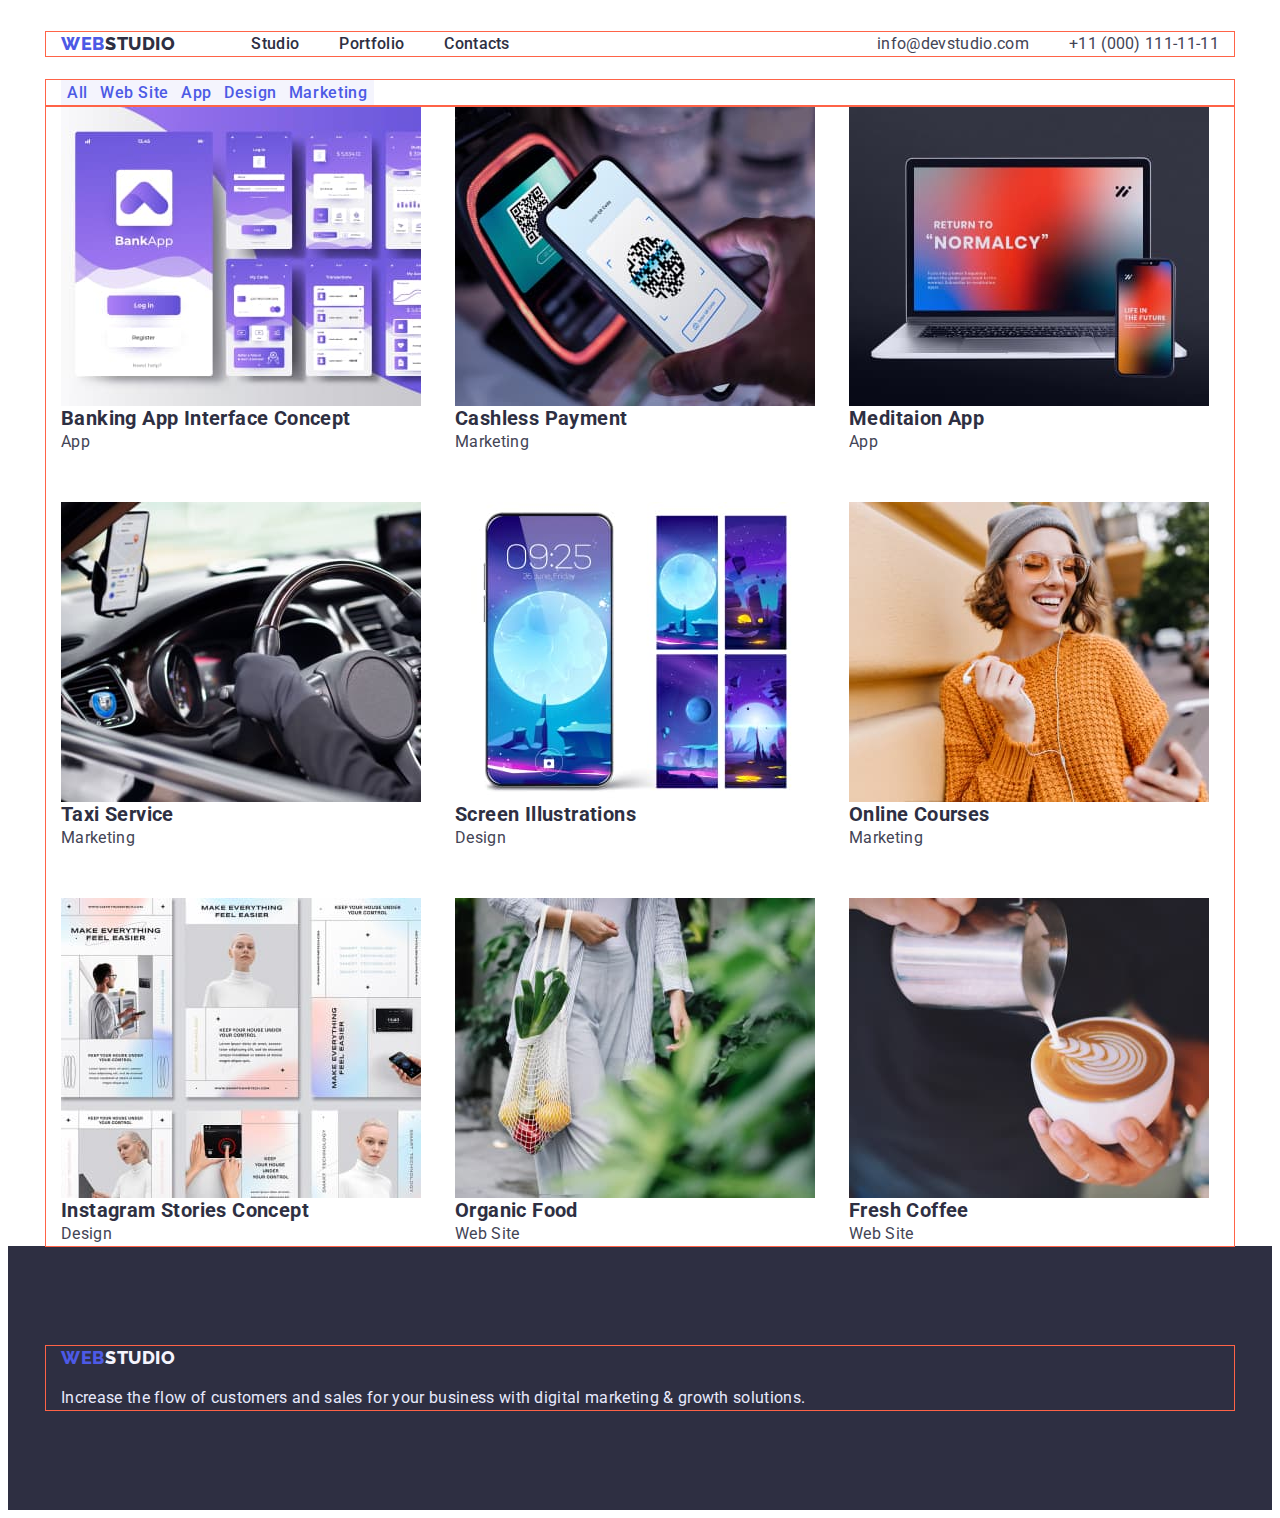
==== portfolio.html @ fa999267 "first css version (no gaps)" ====
<!DOCTYPE html>
<html lang="en">
  <head>
    <meta charset="UTF-8" />
    <meta http-equiv="X-UA-Compatible" content="IE=edge" />
    <meta name="viewport" content="width=device-width, initial-scale=1.0" />
    <title>Web Studio</title>
    <link rel="preconnect" href="https://fonts.googleapis.com" />
    <link rel="preconnect" href="https://fonts.gstatic.com" crossorigin />
    <link
      href="https://fonts.googleapis.com/css2?family=Raleway:wght@800&family=Roboto:wght@400;500;700&display=swap"
      rel="stylesheet"
    />
    <link rel="stylesheet" href="https://cdnjs.cloudflare.com/ajax/libs/modern-normalize/1.1.0/modern-normalize.min.css"
      integrity="sha512-wpPYUAdjBVSE4KJnH1VR1HeZfpl1ub8YT/NKx4PuQ5NmX2tKuGu6U/JRp5y+Y8XG2tV+wKQpNHVUX03MfMFn9Q=="
      crossorigin="anonymous" referrerpolicy="no-referrer"
     />
    <link rel="stylesheet" href="./css/styles.css" />
  </head>
  <body>
    <!-- HEADER-->
    <header class="header">
      <div class="container header-container">
        <nav class="header-navigation">
          <a class="header-logo link" href="./index.html">
            <span class="logo-part">WEB</span>
            <span class="logo-white">STUDIO</span>
          </a>
          <ul class="header-list list">
            <li class="header-item">
              <a class="header-link link" href="./index.html">Studio</a>
            </li>
            <li class="header-item">
              <a class="header-link link" href="./portfolio.html">Portfolio</a>
            </li>
            <li class="header-item">
              <a class="header-link link" href="">Contacts</a>
            </li>
          </ul>
        </nav>
        <ul class="header-list list">
          <li>
            <a class="header-item-mail link" href="mailto:info@devstudio.com"
              >info@devstudio.com</a
            >
          </li>
          <li>
            <a class="header-item-tel link" href="tel:+110001111111"
              >+11 (000) 111-11-11</a
            >
          </li>
        </ul>
      </div>
    </header>
    <!--MAIN CONTENT-->
    <main>
      <section class="portfolio">
        <div class="container">
          <h1 class="visually-hidden">Portfolio</h1>
          <ul class="portfolio-choose list">
            <li>
              <button class="portfolio-choose-btn" type="button">All</button>
            </li>
            <li>
              <button class="portfolio-choose-btn" type="button">Web Site</button>
            </li>
            <li>
              <button class="portfolio-choose-btn" type="button">App</button>
            </li>
            <li>
              <button class="portfolio-choose-btn" type="button">Design</button>
            </li>
            <li>
              <button class="portfolio-choose-btn" type="button">
                Marketing
              </button>
            </li>
          </ul>
        </div>
      </section>
      <section>
        <div class="container">
          <ul class="portfolio-photo-list list">
            <li class="portfolio-photo-item">
              <img
                src="./images/scteenstel.jpg"
                alt="Banking App Interface Concept"
                width="360"
                height="300"
              />
              <h2 class="portfolio-photo-title">Banking App Interface Concept</h2>
              <p class="portfolio-photo-text">App</p>
            </li>
            <li class="portfolio-photo-item">
              <img
                src="./images/telqr.jpg"
                alt="Cashless Payment"
                width="360"
                height="300"
              />
              <h2 class="portfolio-photo-title">Cashless Payment</h2>
              <p class="portfolio-photo-text">Marketing</p>
            </li>
            <li class="portfolio-photo-item">
              <img
                src="./images/screencmp.jpg"
                alt="Meditaion App"
                width="360"
                height="300"
              />
              <h2 class="portfolio-photo-title">Meditaion App</h2>
              <p class="portfolio-photo-text">App</p>
            </li>
            <li class="portfolio-photo-item">
              <img
                src="./images/driver.jpg"
                alt="Taxi Service"
                width="360"
                height="300"
              />
              <h2 class="portfolio-photo-title">Taxi Service</h2>
              <p class="portfolio-photo-text">Marketing</p>
            </li>
            <li class="portfolio-photo-item">
              <img
                src="./images/moontel.jpg"
                alt="Screen Illustrations"
                width="360"
                height="300"
              />
              <h2 class="portfolio-photo-title">Screen Illustrations</h2>
              <p class="portfolio-photo-text">Design</p>
            </li>
            <li class="portfolio-photo-item">
              <img
                src="./images/luckywomen.jpg"
                alt="Online Courses"
                width="360"
                height="300"
              />
              <h2 class="portfolio-photo-title">Online Courses</h2>
              <p class="portfolio-photo-text">Marketing</p>
            </li>
            <li class="portfolio-photo-item">
              <img
                src="./images/collage.jpg"
                alt="Instagram Stories Concept"
                width="360"
                height="300"
              />
              <h2 class="portfolio-photo-title">Instagram Stories Concept</h2>
              <p class="portfolio-photo-text">Design</p>
            </li>
            <li class="portfolio-photo-item">
              <img
                src="./images/fruits.jpg"
                alt="Organic Food"
                width="360"
                height="300"
              />
              <h2 class="portfolio-photo-title">Organic Food</h2>
              <p class="portfolio-photo-text">Web Site</p>
            </li>
            <li class="portfolio-photo-item">
              <img
                src="./images/cappuccino.jpg"
                alt="Fresh Coffee"
                width="360"
                height="300"
              />
              <h2 class="portfolio-photo-title">Fresh Coffee</h2>
              <p class="portfolio-photo-text">Web Site</p>
            </li>
          </ul>

        </div>
      </section>  
    </main>
    <!--FOOTER-->
    <footer class="footer">
      <div class="container">
        <a class="footer-logo link" href="./index.html">
          <span class="footer-logo-web">WEB</span>
          <span class="footer-logo-studio">STUDIO</span>
        </a>
        <p class="footer-under-title">
          Increase the flow of customers and sales for your business with digital
          marketing & growth solutions.
        </p>
      </div>
    </footer>
  </body>
</html>
---- css/styles.css ----
:root {
  --text-color: #434455;
  --main-color: #2e2f42;
  --violet-color: #404bbf;
  --btn-color: #4d5ae5;
  --main-white-color: #ffffff;
  --white-color: #f4f4fd;
  --footer-text-color: #e7e9fc;
}

p,
h1,
h2,
h3,
h4,
h5,
h6 {
  margin: 0;
}

/* ul,
ol {
  margin: 0;
  padding-left: 0;
} */

img {
  display: block;
}

body {
  font-family: "Roboto", sans-serif;
  font-size: 16px;
  background-color: var(--main-white-color);
  color: var(--main-color);
}

.visually-hidden {
  position: absolute;
  width: 1px;
  height: 1px;
  margin: -1px;
  border: 0;
  padding: 0;
  white-space: nowrap;
  clip-path: inset(100%);
  clip: rect(0 0 0 0);
  overflow: hidden;
}

.list {
  list-style: none;
  margin: 0;
  padding: 0;
}

.link {
  text-decoration: none;
}

.header-link:hover,
.header-link:focus {
  color: var(--btn-color);
}

.link:hover,
.link:focus {
  color: var(--btn-color);
}

.work-btn:hover,
.work-btn:focus {
  background-color: var(--violet-color);
}

.container {
  width: 1158px;
  padding-left: 15px;
  padding-right: 15px;
  margin: 0 auto;

  outline: 1px solid tomato;
}


/* HEADER */

.header-logo {
  font-family: "Raleway", sans-serif;
  font-weight: 800;
  font-size: 18px;
  line-height: 1.33;
  align-items: center;
  letter-spacing: 0.03em;
  text-transform: uppercase;
  word-spacing: -4px;
  margin-right: 76px;
}

.logo-part {
  font-weight: 800;
  color: var(--btn-color);
}

.logo-white {
  font-weight: 800;
  color: var(--main-color);
}

.header {
  padding-top: 24px;
  padding-bottom: 24px;
}

.header >.container {
  display: flex;
}

.header-navigation {
  display: flex;
  align-items: center;
  margin-right: auto;
}

.header-list {
  display: flex;
  /* gap: 40px; */
}

.header-item {
  margin-right: 40px;
}

.header-item: :last-child {
margin-right: 0;
}

.web {
  font-family: "Raleway", sans-serif;
  font-style: normal;
  font-weight: 800;
  font-size: 18px;
  line-height: 1.7;
  display: flex;
  align-items: center;
  letter-spacing: 0.03em;
  text-transform: uppercase;
  color: var(--btn-color);
}

.studio {
  font-family: "Raleway", sans-serif;
  font-style: normal;
  font-weight: 800;
  font-size: 18px;
  line-height: 1.7;
  display: flex;
  align-items: center;
  letter-spacing: 0.03em;
  text-transform: uppercase;
  color: var(--white-color);
}

.header-link {
  font-weight: 500;
  font-size: 16px;
  line-height: 1.5;
  letter-spacing: 0.02em;
  color: var(--main-color);
}

.header-item-mail {
  font-size: 16px;
  line-height: 1.5;
  letter-spacing: 0.02em;
  color: var(--text-color);
  margin-right: 40px;
}

.header-item-tel {
  font-size: 16px;
  line-height: 1.5;
  letter-spacing: 0.02em;
  color: var(--text-color);
}

/* MAIN CONTENT*/

.work {
  background-color: var(--main-color);
  text-align: center;
  padding-top: 188px ;
  padding-bottom: 188px;
}

.work-hidden {
  font-size: 56px;
  line-height: 1.07;
  text-align: center;
  letter-spacing: 0.02em;
  color: var(--main-white-color);
  margin: auto;
  max-width: 496px;
}

.work-btn {
  min-width: 169px;
  height: 56px;
  background-color: var(--btn-color);
  font-family: inherit;
  font-weight: 500;
  font-size: 16px;
  line-height: 1.19;
  letter-spacing: 0.04em;
  color: var(--main-white-color);
  border: none;
  cursor: pointer;
  margin-top: 48px;
  box-shadow: 0px 4px 4px rgba(0, 0, 0, 0.15);
  border-radius: 4px;
}

.turn {
  padding-top: 120px;
  padding-bottom: 120px;
}

.turn-visually-hidden {
}

.turn-list {
  display: flex;
  gap: 24p
}

.turn-item {
}

.turn-title {
  font-weight: 500;
  font-size: 20px;
  line-height: 1.2;
  letter-spacing: 0.02em;
  color: var(--main-color);
  margin-bottom: 8px;
}

.turn-after-title {
  line-height: 1.5;
  letter-spacing: 0.02em;
  color: var(--text-color);
  min-width: 264px;
  /* margin-right: 24px; */
}


.photo-title {
  font-family: "Roboto", sans-serif;
  font-weight: 600;
  font-size: 36px;
  line-height: 1.1;
  text-align: center;
  letter-spacing: 0.02em;
  text-transform: capitalize;
  color: var(--main-color);
  margin-bottom: 72px;
}

.photo-list {
  display: flex;
  gap: 24px;
}

.photo-item {
  /* width: calc((100% - 48px) / 3); */
}



.photo {
  padding-top: 120px;
  padding-bottom: 120px;
}



/* PEOPLE */

.people {
  background-color: var(--white-color);
  padding-top: 120px;
  padding-bottom: 152px;
}

/* .people-list {
  display: flex;
  column-gap: 24px;
} */

.people-list {
  display: flex;
  gap: 24px;
}

.people-item {
  background-color: var(--main-white-color);
  width: calc((100% - 72px) / 4);
}

.people-title-team {
  font-weight: 700;
  font-size: 36px;
  line-height: 1.11;
  text-align: center;
  letter-spacing: 0.02em;
  text-transform: capitalize;
  color: var(--main-color);
  margin-bottom: 72px;
}

.people-title-person {
  font-size: 20px;
  line-height: 1.2;
  text-align: center;
  letter-spacing: 0.02em;
  color: var(--main-color);
  margin-bottom: 8px;
}

.people-under-title {
  line-height: 1.5;
  text-align: center;
  letter-spacing: 0.02em;
  color: var(--text-color);
  padding-bottom: 152px;
}

/* FOOTER */

.footer {
  background-color: var(--main-color);
  padding-top: 100px;
  padding-bottom: 100px;
}

.footer-logo {
  font-family: "Raleway", sans-serif;
  font-weight: 800;
  font-size: 18px;
  line-height: 1.33;
  align-items: center;
  letter-spacing: 0.03em;
  text-transform: uppercase;
  word-spacing: -4px;
}

.footer-logo-web {
  color: var(--btn-color);
}

.footer-logo-studio {
  color: var(--white-color);
}

.footer-under-title {
  line-height: 1.5;
  letter-spacing: 0.02em;
  color: var(--footer-text-color);
  margin-top: 16px;
}

/* PORTFOLIO */

/* main content*/

.portfolio {
}

.visually-hidden {
}

.portfolio-choose {
  display: flex;
  align-items: center;
  
}

.portfolio-choose-btn {
  font-family: inherit;
  font-weight: 500;
  font-size: 16px;
  line-height: 1.5;
  text-align: center;
  letter-spacing: 0.04em;
  background-color: var(--white-color);
  color: var(--btn-color);
  border: none;
  cursor: pointer;
}

.portfolio-choose-btn:hover,
.portfolio-choose-btn:focus {
  background-color: var(--btn-color);
  color: var(--main-white-color);
}

.portfolio-photo-list {
  display: flex;
  flex-wrap: wrap;
  column-gap: 24px;
  row-gap: 48px;
}

.portfolio-photo-item {
  width: calc((100% - 48px) / 3);
}

.portfolio-photo-title {
  font-size: 20px;
  line-height: 1.2;
  letter-spacing: 0.02em;
  color: var(--main-color);
}

.portfolio-photo-text {
  line-height: 1.5;
  letter-spacing: 0.02em;
  color: var(--text-color);
}
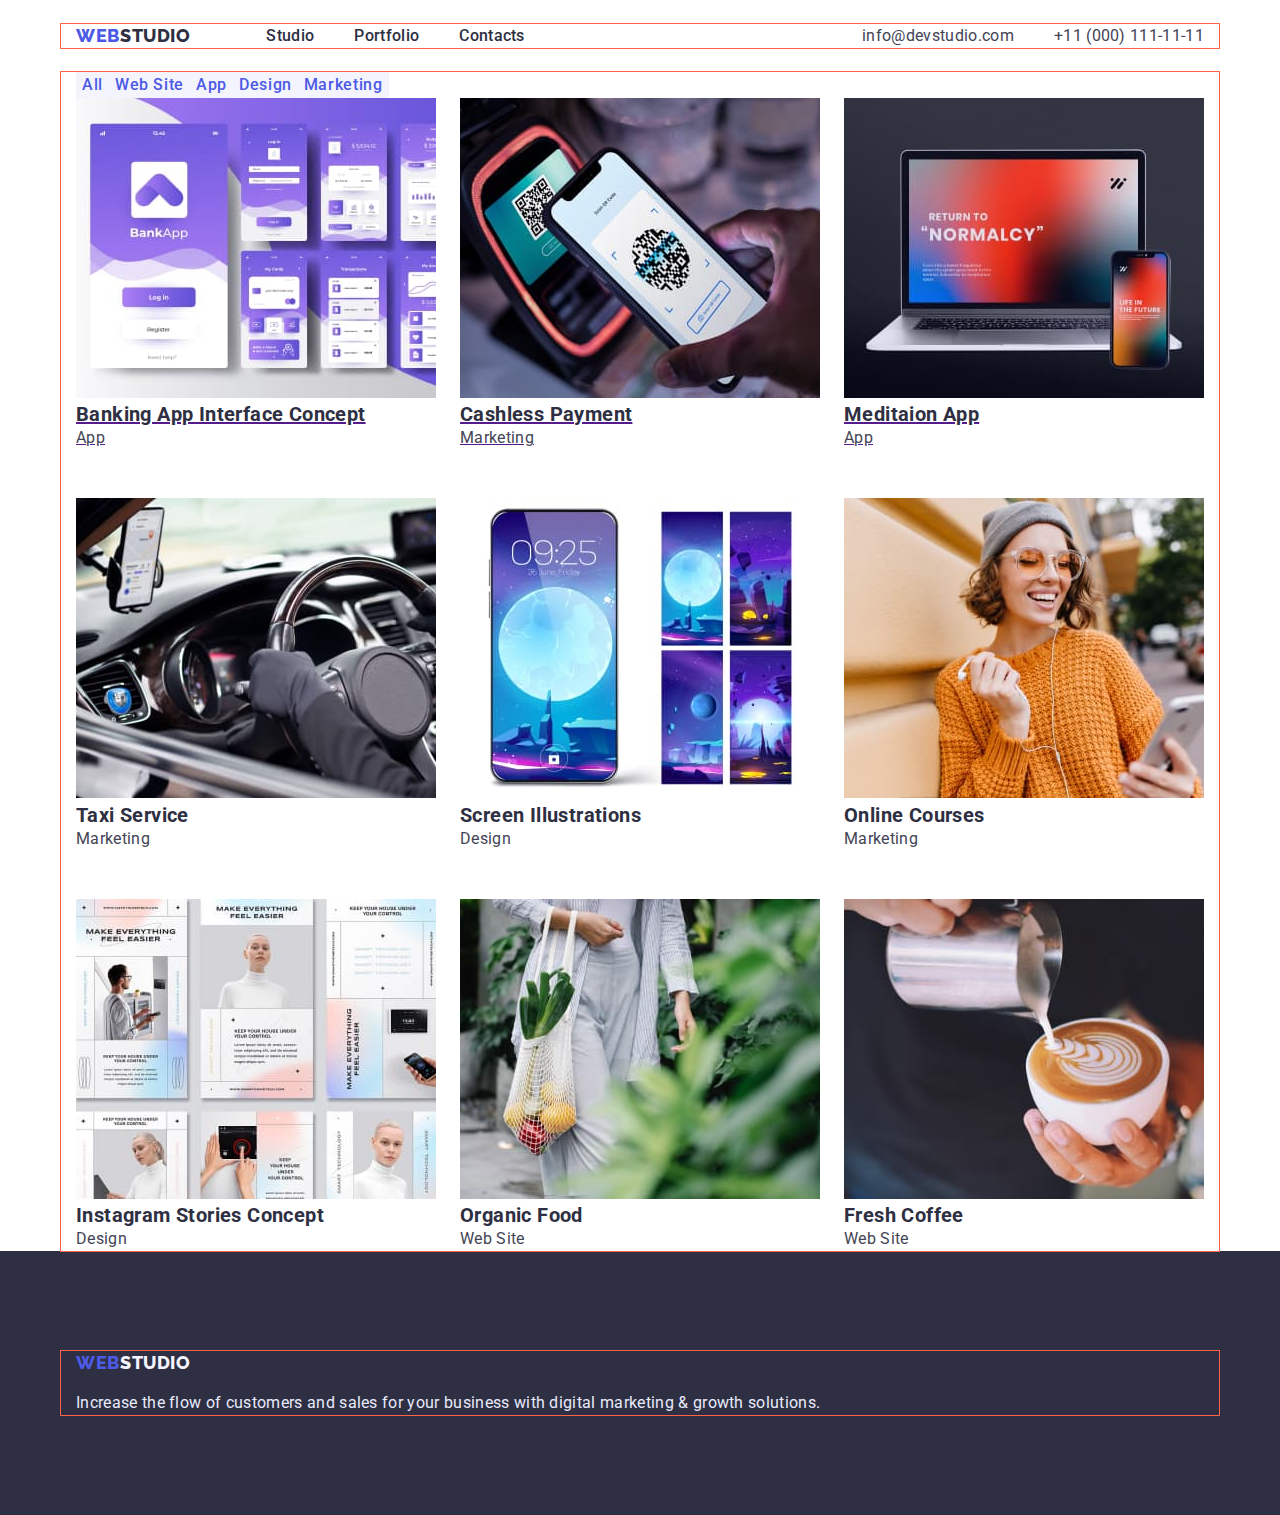
==== commit cf51b01c: "add modern-normalize" ====
--- a/portfolio.html
+++ b/portfolio.html
@@ -11,10 +11,7 @@
       href="https://fonts.googleapis.com/css2?family=Raleway:wght@800&family=Roboto:wght@400;500;700&display=swap"
       rel="stylesheet"
     />
-    <link rel="stylesheet" href="https://cdnjs.cloudflare.com/ajax/libs/modern-normalize/1.1.0/modern-normalize.min.css"
-      integrity="sha512-wpPYUAdjBVSE4KJnH1VR1HeZfpl1ub8YT/NKx4PuQ5NmX2tKuGu6U/JRp5y+Y8XG2tV+wKQpNHVUX03MfMFn9Q=="
-      crossorigin="anonymous" referrerpolicy="no-referrer"
-     />
+    <link rel="stylesheet" href="./css/modern-normalize.css">
     <link rel="stylesheet" href="./css/styles.css" />
   </head>
   <body>
@@ -76,40 +73,27 @@
               </button>
             </li>
           </ul>
-        </div>
-      </section>
-      <section>
-        <div class="container">
           <ul class="portfolio-photo-list list">
             <li class="portfolio-photo-item">
-              <img
-                src="./images/scteenstel.jpg"
-                alt="Banking App Interface Concept"
-                width="360"
-                height="300"
-              />
+            <a href="" class="portfolio-link">
+              <img src="./images/scteenstel.jpg" alt="Banking App Interface Concept" width="360" height="300" />
               <h2 class="portfolio-photo-title">Banking App Interface Concept</h2>
               <p class="portfolio-photo-text">App</p>
+            </a>
             </li>
             <li class="portfolio-photo-item">
-              <img
-                src="./images/telqr.jpg"
-                alt="Cashless Payment"
-                width="360"
-                height="300"
-              />
-              <h2 class="portfolio-photo-title">Cashless Payment</h2>
-              <p class="portfolio-photo-text">Marketing</p>
+              <a href="" class="portfolio-link">
+                <img src="./images/telqr.jpg" alt="Cashless Payment" width="360" height="300" />
+                <h2 class="portfolio-photo-title">Cashless Payment</h2>
+                <p class="portfolio-photo-text">Marketing</p>
+              </a>
             </li>
             <li class="portfolio-photo-item">
-              <img
-                src="./images/screencmp.jpg"
-                alt="Meditaion App"
-                width="360"
-                height="300"
-              />
+             <a href="" class="portfolio-link">
+              <img src="./images/screencmp.jpg" alt="Meditaion App" width="360" height="300" />
               <h2 class="portfolio-photo-title">Meditaion App</h2>
               <p class="portfolio-photo-text">App</p>
+             </a>
             </li>
             <li class="portfolio-photo-item">
               <img
@@ -172,7 +156,6 @@
               <p class="portfolio-photo-text">Web Site</p>
             </li>
           </ul>
-
         </div>
       </section>  
     </main>
--- a/css/styles.css
+++ b/css/styles.css
@@ -23,10 +23,10 @@
   margin: 0;
   padding-left: 0;
 } */
-
+/* 
 img {
   display: block;
-}
+} */
 
 body {
   font-family: "Roboto", sans-serif;
@@ -407,12 +407,11 @@
 .portfolio-photo-list {
   display: flex;
   flex-wrap: wrap;
-  column-gap: 24px;
-  row-gap: 48px;
+  gap: 48px 24px;
+  justify-content: center;
 }
 
 .portfolio-photo-item {
-  width: calc((100% - 48px) / 3);
 }
 
 .portfolio-photo-title {
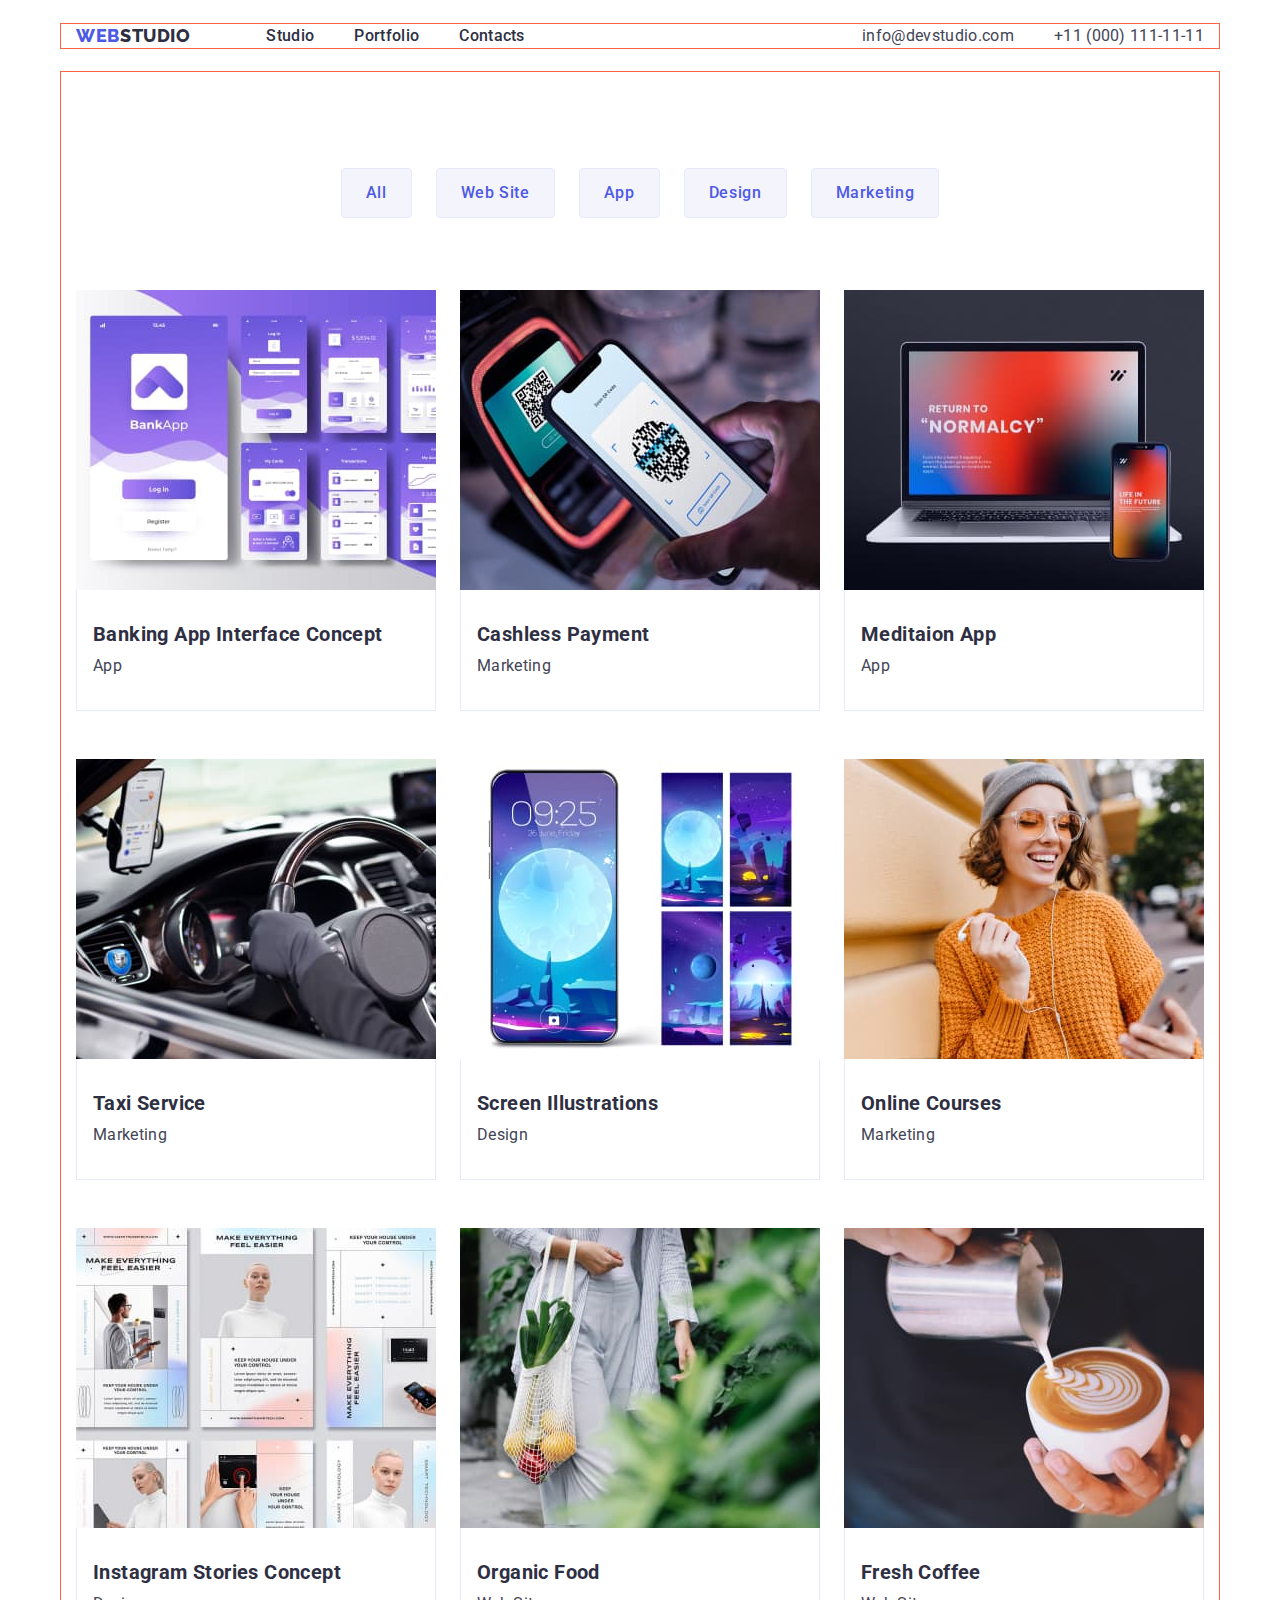
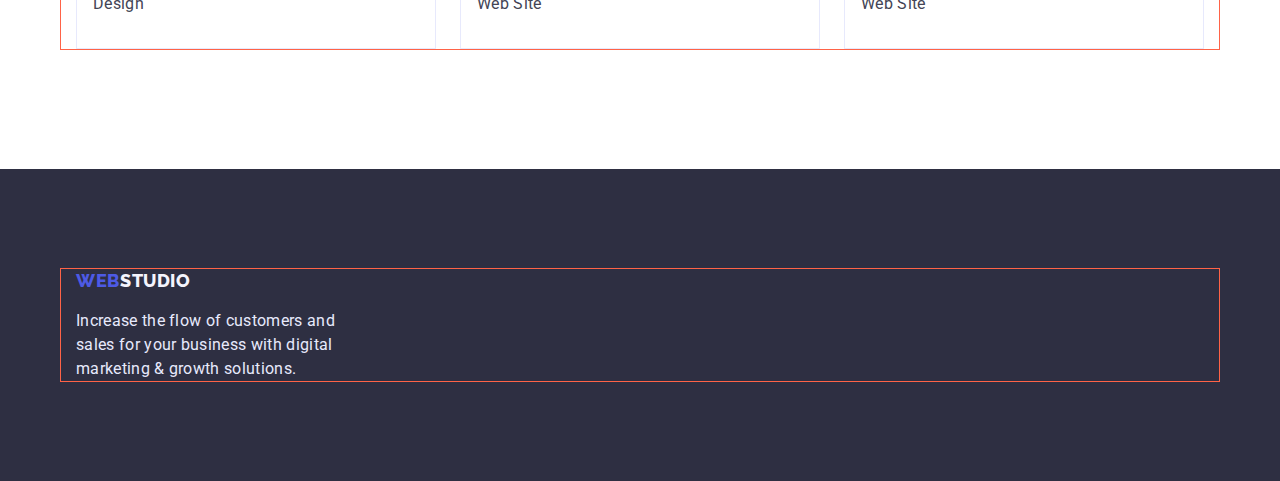
==== commit 438ca827: "last changes" ====
--- a/portfolio.html
+++ b/portfolio.html
@@ -11,7 +11,7 @@
       href="https://fonts.googleapis.com/css2?family=Raleway:wght@800&family=Roboto:wght@400;500;700&display=swap"
       rel="stylesheet"
     />
-    <link rel="stylesheet" href="./css/modern-normalize.css">
+    <link rel="stylesheet" href="./css/modern-normalize.css" />
     <link rel="stylesheet" href="./css/styles.css" />
   </head>
   <body>
@@ -59,7 +59,9 @@
               <button class="portfolio-choose-btn" type="button">All</button>
             </li>
             <li>
-              <button class="portfolio-choose-btn" type="button">Web Site</button>
+              <button class="portfolio-choose-btn" type="button">
+                Web Site
+              </button>
             </li>
             <li>
               <button class="portfolio-choose-btn" type="button">App</button>
@@ -75,89 +77,138 @@
           </ul>
           <ul class="portfolio-photo-list list">
             <li class="portfolio-photo-item">
-            <a href="" class="portfolio-link">
-              <img src="./images/scteenstel.jpg" alt="Banking App Interface Concept" width="360" height="300" />
-              <h2 class="portfolio-photo-title">Banking App Interface Concept</h2>
-              <p class="portfolio-photo-text">App</p>
-            </a>
-            </li>
-            <li class="portfolio-photo-item">
-              <a href="" class="portfolio-link">
-                <img src="./images/telqr.jpg" alt="Cashless Payment" width="360" height="300" />
-                <h2 class="portfolio-photo-title">Cashless Payment</h2>
-                <p class="portfolio-photo-text">Marketing</p>
-              </a>
-            </li>
-            <li class="portfolio-photo-item">
-             <a href="" class="portfolio-link">
-              <img src="./images/screencmp.jpg" alt="Meditaion App" width="360" height="300" />
-              <h2 class="portfolio-photo-title">Meditaion App</h2>
-              <p class="portfolio-photo-text">App</p>
-             </a>
-            </li>
-            <li class="portfolio-photo-item">
-              <img
-                src="./images/driver.jpg"
-                alt="Taxi Service"
-                width="360"
-                height="300"
-              />
-              <h2 class="portfolio-photo-title">Taxi Service</h2>
-              <p class="portfolio-photo-text">Marketing</p>
-            </li>
-            <li class="portfolio-photo-item">
-              <img
-                src="./images/moontel.jpg"
-                alt="Screen Illustrations"
-                width="360"
-                height="300"
-              />
-              <h2 class="portfolio-photo-title">Screen Illustrations</h2>
-              <p class="portfolio-photo-text">Design</p>
-            </li>
-            <li class="portfolio-photo-item">
-              <img
-                src="./images/luckywomen.jpg"
-                alt="Online Courses"
-                width="360"
-                height="300"
-              />
-              <h2 class="portfolio-photo-title">Online Courses</h2>
-              <p class="portfolio-photo-text">Marketing</p>
-            </li>
-            <li class="portfolio-photo-item">
-              <img
-                src="./images/collage.jpg"
-                alt="Instagram Stories Concept"
-                width="360"
-                height="300"
-              />
-              <h2 class="portfolio-photo-title">Instagram Stories Concept</h2>
-              <p class="portfolio-photo-text">Design</p>
-            </li>
-            <li class="portfolio-photo-item">
-              <img
-                src="./images/fruits.jpg"
-                alt="Organic Food"
-                width="360"
-                height="300"
-              />
-              <h2 class="portfolio-photo-title">Organic Food</h2>
-              <p class="portfolio-photo-text">Web Site</p>
-            </li>
-            <li class="portfolio-photo-item">
-              <img
-                src="./images/cappuccino.jpg"
-                alt="Fresh Coffee"
-                width="360"
-                height="300"
-              />
-              <h2 class="portfolio-photo-title">Fresh Coffee</h2>
-              <p class="portfolio-photo-text">Web Site</p>
+              <a href="" class="portfolio-link link">
+                <img
+                  src="./images/scteenstel.jpg"
+                  alt="Banking App Interface Concept"
+                  width="360"
+                  height="300"
+                />
+                <div class="portfolio-box">
+                  <h2 class="portfolio-photo-title">
+                    Banking App Interface Concept
+                  </h2>
+                  <p class="portfolio-photo-text">App</p>
+                </div>
+              </a>
+            </li>
+            <li class="portfolio-photo-item">
+              <a href="" class="portfolio-link link">
+                <img
+                  src="./images/telqr.jpg"
+                  alt="Cashless Payment"
+                  width="360"
+                  height="300"
+                />
+                <div class="portfolio-box">
+                  <h2 class="portfolio-photo-title">Cashless Payment</h2>
+                  <p class="portfolio-photo-text">Marketing</p>
+                </div>
+              </a>
+            </li>
+            <li class="portfolio-photo-item">
+              <a href="" class="portfolio-link link">
+                <img
+                  src="./images/screencmp.jpg"
+                  alt="Meditaion App"
+                  width="360"
+                  height="300"
+                />
+                <div class="portfolio-box">
+                  <h2 class="portfolio-photo-title">Meditaion App</h2>
+                  <p class="portfolio-photo-text">App</p>
+                </div>
+              </a>
+            </li>
+            <li class="portfolio-photo-item">
+              <a href="" class="portfolio-link link">
+                <img
+                  src="./images/driver.jpg"
+                  alt="Taxi Service"
+                  width="360"
+                  height="300"
+                />
+                <div class="portfolio-box">
+                  <h2 class="portfolio-photo-title">Taxi Service</h2>
+                  <p class="portfolio-photo-text">Marketing</p>
+                </div>
+              </a>
+            </li>
+            <li class="portfolio-photo-item">
+              <a href="" class="portfolio-link link">
+                <img
+                  src="./images/moontel.jpg"
+                  alt="Screen Illustrations"
+                  width="360"
+                  height="300"
+                />
+                <div class="portfolio-box">
+                  <h2 class="portfolio-photo-title">Screen Illustrations</h2>
+                  <p class="portfolio-photo-text">Design</p>
+                </div>
+              </a>
+            </li>
+            <li class="portfolio-photo-item">
+              <a href="" class="portfolio-link link">
+                <img
+                  src="./images/luckywomen.jpg"
+                  alt="Online Courses"
+                  width="360"
+                  height="300"
+                />
+                <div class="portfolio-box">
+                  <h2 class="portfolio-photo-title">Online Courses</h2>
+                  <p class="portfolio-photo-text">Marketing</p>
+                </div>
+              </a>
+            </li>
+            <li class="portfolio-photo-item">
+              <a href="" class="portfolio-link link">
+                <img
+                  src="./images/collage.jpg"
+                  alt="Instagram Stories Concept"
+                  width="360"
+                  height="300"
+                />
+                <div class="portfolio-box">
+                  <h2 class="portfolio-photo-title">
+                    Instagram Stories Concept
+                  </h2>
+                  <p class="portfolio-photo-text">Design</p>
+                </div>
+              </a>
+            </li>
+            <li class="portfolio-photo-item">
+              <a href="" class="portfolio-link link">
+                <img
+                  src="./images/fruits.jpg"
+                  alt="Organic Food"
+                  width="360"
+                  height="300"
+                />
+                <div class="portfolio-box">
+                  <h2 class="portfolio-photo-title">Organic Food</h2>
+                  <p class="portfolio-photo-text">Web Site</p>
+                </div>
+              </a>
+            </li>
+            <li class="portfolio-photo-item">
+              <a href="" class="portfolio-link link">
+                <img
+                  src="./images/cappuccino.jpg"
+                  alt="Fresh Coffee"
+                  width="360"
+                  height="300"
+                />
+                <div class="portfolio-box">
+                  <h2 class="portfolio-photo-title">Fresh Coffee</h2>
+                  <p class="portfolio-photo-text">Web Site</p>
+                </div>
+              </a>
             </li>
           </ul>
         </div>
-      </section>  
+      </section>
     </main>
     <!--FOOTER-->
     <footer class="footer">
@@ -167,8 +218,8 @@
           <span class="footer-logo-studio">STUDIO</span>
         </a>
         <p class="footer-under-title">
-          Increase the flow of customers and sales for your business with digital
-          marketing & growth solutions.
+          Increase the flow of customers and sales for your business with
+          digital marketing & growth solutions.
         </p>
       </div>
     </footer>
--- a/css/styles.css
+++ b/css/styles.css
@@ -23,10 +23,10 @@
   margin: 0;
   padding-left: 0;
 } */
-/* 
+
 img {
   display: block;
-} */
+}
 
 body {
   font-family: "Roboto", sans-serif;
@@ -78,10 +78,8 @@
   padding-left: 15px;
   padding-right: 15px;
   margin: 0 auto;
-
   outline: 1px solid tomato;
 }
-
 
 /* HEADER */
 
@@ -112,7 +110,7 @@
   padding-bottom: 24px;
 }
 
-.header >.container {
+.header > .container {
   display: flex;
 }
 
@@ -132,7 +130,7 @@
 }
 
 .header-item: :last-child {
-margin-right: 0;
+  margin-right: 0;
 }
 
 .web {
@@ -189,7 +187,7 @@
 .work {
   background-color: var(--main-color);
   text-align: center;
-  padding-top: 188px ;
+  padding-top: 188px;
   padding-bottom: 188px;
 }
 
@@ -223,6 +221,7 @@
 .turn {
   padding-top: 120px;
   padding-bottom: 120px;
+  flex-basis: calc ((100% - 72px) / 4);
 }
 
 .turn-visually-hidden {
@@ -230,7 +229,7 @@
 
 .turn-list {
   display: flex;
-  gap: 24p
+  gap: 24px;
 }
 
 .turn-item {
@@ -250,9 +249,7 @@
   letter-spacing: 0.02em;
   color: var(--text-color);
   min-width: 264px;
-  /* margin-right: 24px; */
-}
-
+}
 
 .photo-title {
   font-family: "Roboto", sans-serif;
@@ -275,14 +272,10 @@
   /* width: calc((100% - 48px) / 3); */
 }
 
-
-
 .photo {
-  padding-top: 120px;
+  padding-top: 0px;
   padding-bottom: 120px;
 }
-
-
 
 /* PEOPLE */
 
@@ -325,6 +318,7 @@
   letter-spacing: 0.02em;
   color: var(--main-color);
   margin-bottom: 8px;
+  margin-top: 32px;
 }
 
 .people-under-title {
@@ -332,7 +326,7 @@
   text-align: center;
   letter-spacing: 0.02em;
   color: var(--text-color);
-  padding-bottom: 152px;
+  padding-bottom: 32px;
 }
 
 /* FOOTER */
@@ -367,6 +361,7 @@
   letter-spacing: 0.02em;
   color: var(--footer-text-color);
   margin-top: 16px;
+  width: 264px;
 }
 
 /* PORTFOLIO */
@@ -374,6 +369,7 @@
 /* main content*/
 
 .portfolio {
+  padding-bottom: 120px;
 }
 
 .visually-hidden {
@@ -381,8 +377,10 @@
 
 .portfolio-choose {
   display: flex;
-  align-items: center;
-  
+  gap: 24px;
+  justify-content: center;
+  padding-top: 96px;
+  margin-bottom: 72px;
 }
 
 .portfolio-choose-btn {
@@ -396,12 +394,16 @@
   color: var(--btn-color);
   border: none;
   cursor: pointer;
+  border: 1px solid var(--footer-text-color);
+  border-radius: 4px;
+  padding: 12px 24px;
 }
 
 .portfolio-choose-btn:hover,
 .portfolio-choose-btn:focus {
   background-color: var(--btn-color);
   color: var(--main-white-color);
+  border-color: transparent;
 }
 
 .portfolio-photo-list {
@@ -411,6 +413,12 @@
   justify-content: center;
 }
 
+.portfolio-box {
+  border: 1px solid var(--footer-text-color);
+  border-top-width: 0px;
+  padding: 32px 16px;
+}
+
 .portfolio-photo-item {
 }
 
@@ -419,6 +427,7 @@
   line-height: 1.2;
   letter-spacing: 0.02em;
   color: var(--main-color);
+  margin-bottom: 8px;
 }
 
 .portfolio-photo-text {
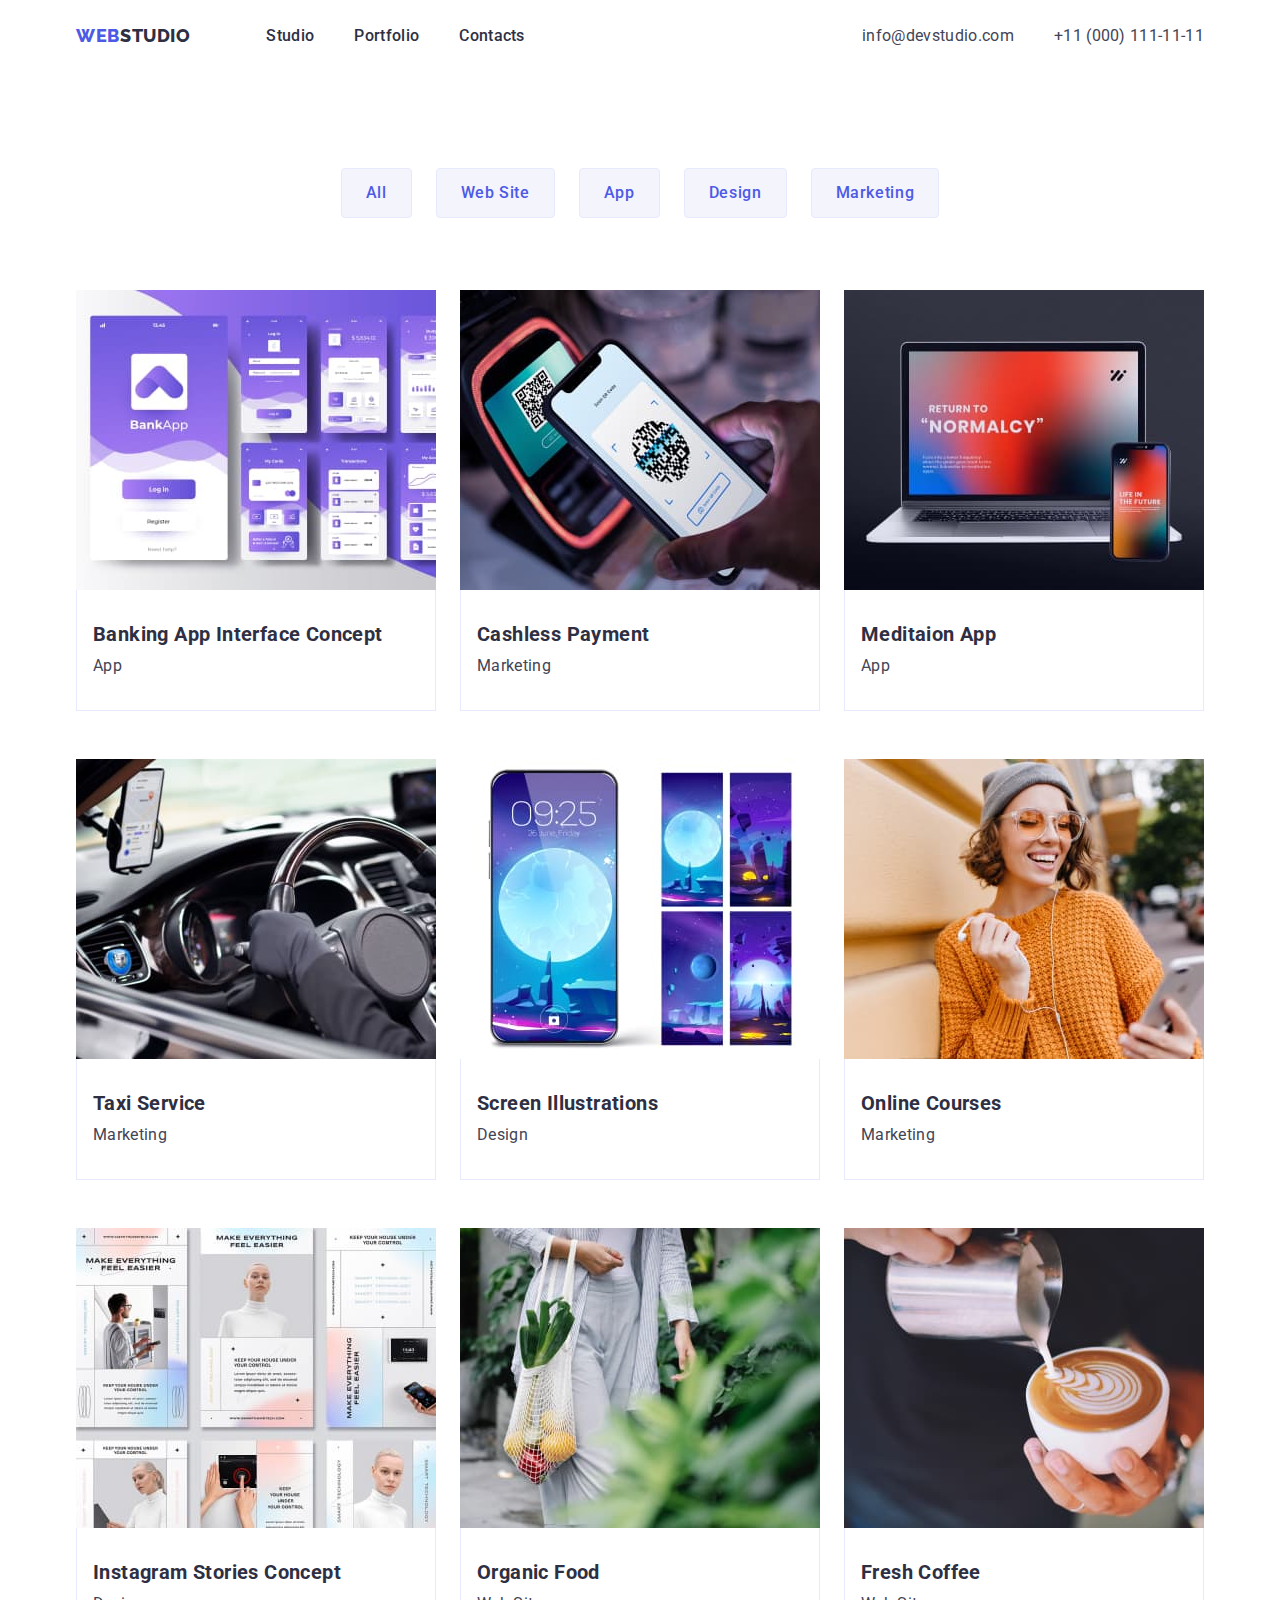
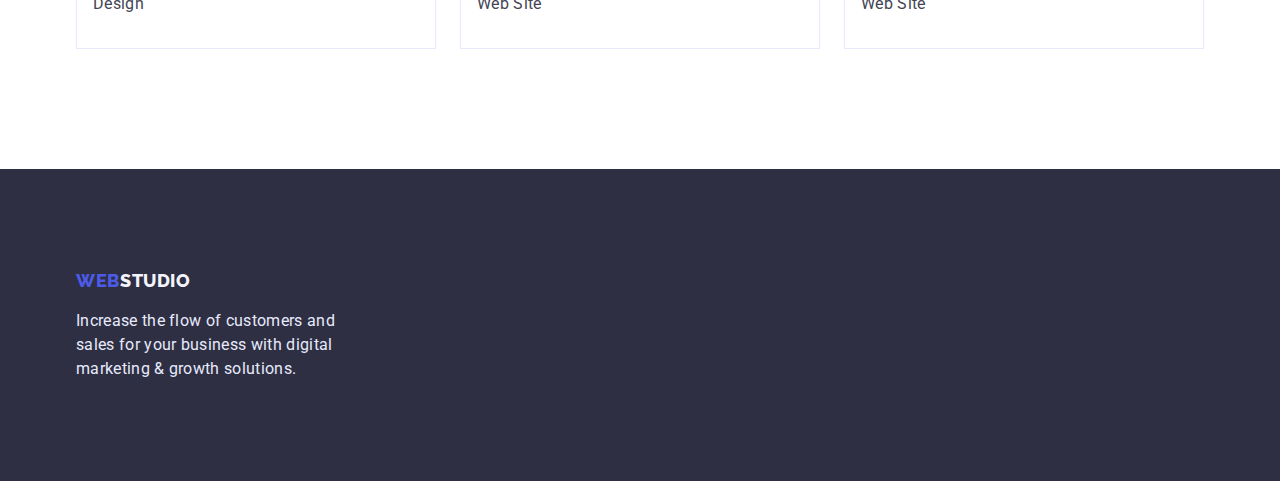
==== commit 4392586d: "add div+paddings" ====
--- a/portfolio.html
+++ b/portfolio.html
@@ -36,12 +36,12 @@
           </ul>
         </nav>
         <ul class="header-list list">
-          <li>
+          <li class="header-contact">
             <a class="header-item-mail link" href="mailto:info@devstudio.com"
               >info@devstudio.com</a
             >
           </li>
-          <li>
+          <li class="header-contact">
             <a class="header-item-tel link" href="tel:+110001111111"
               >+11 (000) 111-11-11</a
             >
--- a/css/styles.css
+++ b/css/styles.css
@@ -78,7 +78,6 @@
   padding-left: 15px;
   padding-right: 15px;
   margin: 0 auto;
-  outline: 1px solid tomato;
 }
 
 /* HEADER */
@@ -122,14 +121,14 @@
 
 .header-list {
   display: flex;
-  /* gap: 40px; */
+  gap: 40px;
 }
 
 .header-item {
-  margin-right: 40px;
-}
-
-.header-item: :last-child {
+  /* margin-right: 40px; */
+}
+
+.header-item:last-child {
   margin-right: 0;
 }
 
@@ -167,12 +166,16 @@
   color: var(--main-color);
 }
 
+.header-contact {
+  gap: 24px;
+}
+
 .header-item-mail {
   font-size: 16px;
   line-height: 1.5;
   letter-spacing: 0.02em;
   color: var(--text-color);
-  margin-right: 40px;
+  /* margin-right: 40px; */
 }
 
 .header-item-tel {
@@ -298,6 +301,13 @@
 .people-item {
   background-color: var(--main-white-color);
   width: calc((100% - 72px) / 4);
+  box-shadow: 0px 1px 6px rgba(46, 47, 66, 0.08),
+    0px 1px 1px rgba(46, 47, 66, 0.16), 0px 2px 1px rgba(46, 47, 66, 0.08);
+  border-radius: 0px 0px 4px 4px;
+}
+
+.people-desc {
+  padding: 32px 16px;
 }
 
 .people-title-team {
@@ -369,6 +379,7 @@
 /* main content*/
 
 .portfolio {
+  padding-top: 96px;
   padding-bottom: 120px;
 }
 
@@ -379,7 +390,6 @@
   display: flex;
   gap: 24px;
   justify-content: center;
-  padding-top: 96px;
   margin-bottom: 72px;
 }
 
